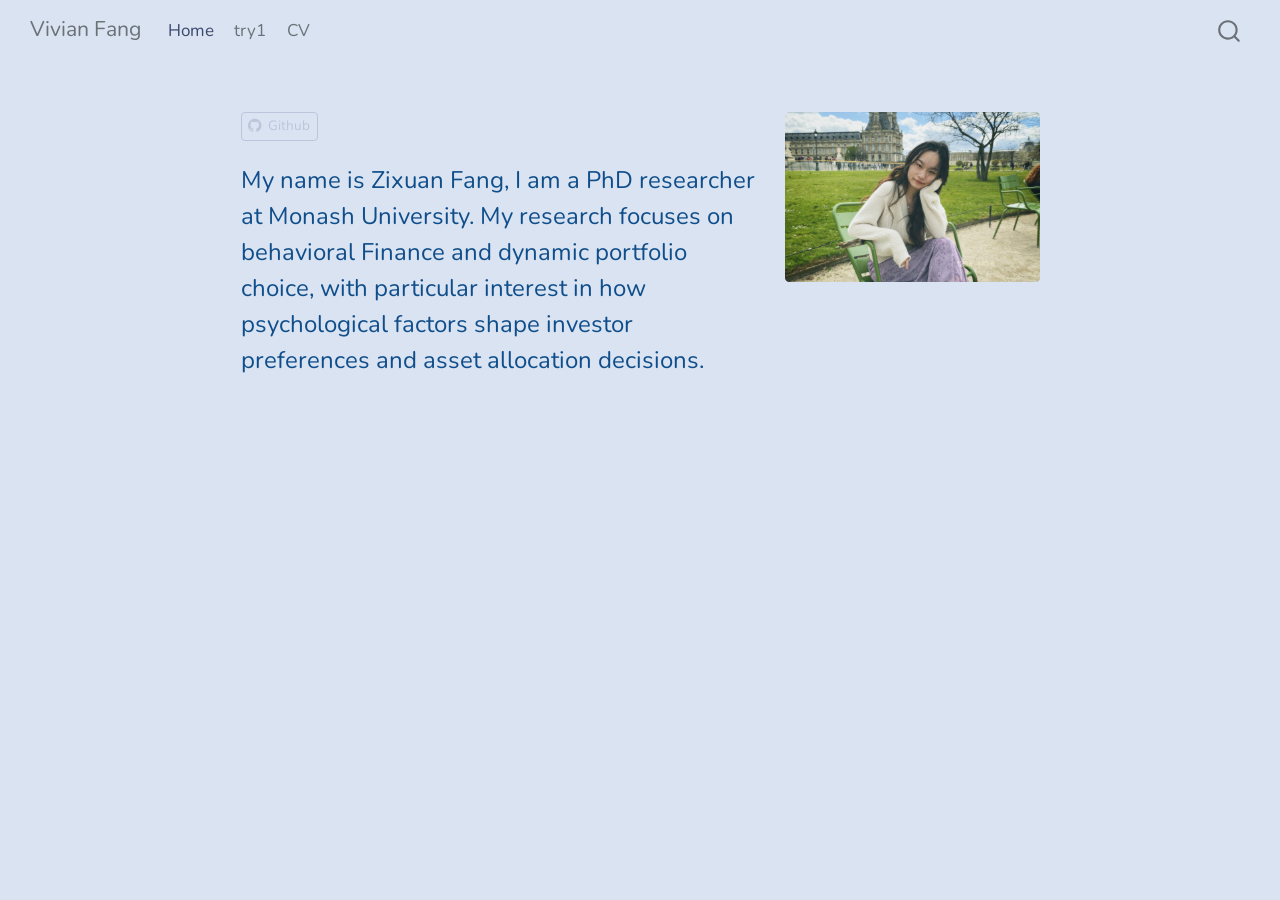
==== index.html @ 344c8a1d "Built site for gh-pages" ====
<!DOCTYPE html>
<html xmlns="http://www.w3.org/1999/xhtml" lang="en" xml:lang="en"><head>

<meta charset="utf-8">
<meta name="generator" content="quarto-1.4.555">

<meta name="viewport" content="width=device-width, initial-scale=1.0, user-scalable=yes">


<title>Vivian Fang -</title>
<style>
code{white-space: pre-wrap;}
span.smallcaps{font-variant: small-caps;}
div.columns{display: flex; gap: min(4vw, 1.5em);}
div.column{flex: auto; overflow-x: auto;}
div.hanging-indent{margin-left: 1.5em; text-indent: -1.5em;}
ul.task-list{list-style: none;}
ul.task-list li input[type="checkbox"] {
  width: 0.8em;
  margin: 0 0.8em 0.2em -1em; /* quarto-specific, see https://github.com/quarto-dev/quarto-cli/issues/4556 */ 
  vertical-align: middle;
}
</style>


<script src="site_libs/quarto-nav/quarto-nav.js"></script>
<script src="site_libs/quarto-nav/headroom.min.js"></script>
<script src="site_libs/clipboard/clipboard.min.js"></script>
<script src="site_libs/quarto-search/autocomplete.umd.js"></script>
<script src="site_libs/quarto-search/fuse.min.js"></script>
<script src="site_libs/quarto-search/quarto-search.js"></script>
<meta name="quarto:offset" content="./">
<script src="site_libs/quarto-html/quarto.js"></script>
<script src="site_libs/quarto-html/popper.min.js"></script>
<script src="site_libs/quarto-html/tippy.umd.min.js"></script>
<link href="site_libs/quarto-html/tippy.css" rel="stylesheet">
<link href="site_libs/quarto-html/quarto-syntax-highlighting.css" rel="stylesheet" id="quarto-text-highlighting-styles">
<script src="site_libs/bootstrap/bootstrap.min.js"></script>
<link href="site_libs/bootstrap/bootstrap-icons.css" rel="stylesheet">
<link href="site_libs/bootstrap/bootstrap.min.css" rel="stylesheet" id="quarto-bootstrap" data-mode="light">
<script id="quarto-search-options" type="application/json">{
  "location": "navbar",
  "copy-button": false,
  "collapse-after": 3,
  "panel-placement": "end",
  "type": "overlay",
  "limit": 50,
  "keyboard-shortcut": [
    "f",
    "/",
    "s"
  ],
  "show-item-context": false,
  "language": {
    "search-no-results-text": "No results",
    "search-matching-documents-text": "matching documents",
    "search-copy-link-title": "Copy link to search",
    "search-hide-matches-text": "Hide additional matches",
    "search-more-match-text": "more match in this document",
    "search-more-matches-text": "more matches in this document",
    "search-clear-button-title": "Clear",
    "search-text-placeholder": "",
    "search-detached-cancel-button-title": "Cancel",
    "search-submit-button-title": "Submit",
    "search-label": "Search"
  }
}</script>


<link rel="stylesheet" href="styles.css">
</head>

<body class="nav-fixed fullcontent">

<div id="quarto-search-results"></div>
  <header id="quarto-header" class="headroom fixed-top">
    <nav class="navbar navbar-expand-lg " data-bs-theme="dark">
      <div class="navbar-container container-fluid">
      <div class="navbar-brand-container mx-auto">
    <a class="navbar-brand" href="./index.html">
    <span class="navbar-title">Vivian Fang</span>
    </a>
  </div>
            <div id="quarto-search" class="" title="Search"></div>
          <button class="navbar-toggler" type="button" data-bs-toggle="collapse" data-bs-target="#navbarCollapse" aria-controls="navbarCollapse" aria-expanded="false" aria-label="Toggle navigation" onclick="if (window.quartoToggleHeadroom) { window.quartoToggleHeadroom(); }">
  <span class="navbar-toggler-icon"></span>
</button>
          <div class="collapse navbar-collapse" id="navbarCollapse">
            <ul class="navbar-nav navbar-nav-scroll me-auto">
  <li class="nav-item">
    <a class="nav-link active" href="./index.html" aria-current="page"> 
<span class="menu-text">Home</span></a>
  </li>  
  <li class="nav-item">
    <a class="nav-link" href="./try.html"> 
<span class="menu-text">try1</span></a>
  </li>  
  <li class="nav-item">
    <a class="nav-link" href="./cv.html"> 
<span class="menu-text">CV</span></a>
  </li>  
</ul>
          </div> <!-- /navcollapse -->
          <div class="quarto-navbar-tools">
</div>
      </div> <!-- /container-fluid -->
    </nav>
</header>
<!-- content -->
<div id="quarto-content" class="quarto-container page-columns page-rows-contents page-layout-article page-navbar">
<!-- sidebar -->
<!-- margin-sidebar -->
    
<!-- main -->
<div class="quarto-about-solana column-body content">
  <div class="about-entity">
    <div class="entity-contents">
       <div class="about-links">
  <a href="https://github.com/vivianasa" class="about-link" rel="" target="">
    <i class="bi bi-github"></i>
     <span class="about-link-text">Github</span>
  </a>
</div>
      <div class="about-contents"><main class="content" id="quarto-document-content">
<p>My name is Zixuan Fang, I am a PhD researcher at Monash University. My research focuses on behavioral Finance and dynamic portfolio choice, with particular interest in how psychological factors shape investor preferences and asset allocation decisions.</p>


</main></div>
    </div>
    <img src="images/1.jpg" class="about-image
  rounded " style="width: 15em;">
  </div>
</div>
 <!-- /main -->
<script id="quarto-html-after-body" type="application/javascript">
window.document.addEventListener("DOMContentLoaded", function (event) {
  const toggleBodyColorMode = (bsSheetEl) => {
    const mode = bsSheetEl.getAttribute("data-mode");
    const bodyEl = window.document.querySelector("body");
    if (mode === "dark") {
      bodyEl.classList.add("quarto-dark");
      bodyEl.classList.remove("quarto-light");
    } else {
      bodyEl.classList.add("quarto-light");
      bodyEl.classList.remove("quarto-dark");
    }
  }
  const toggleBodyColorPrimary = () => {
    const bsSheetEl = window.document.querySelector("link#quarto-bootstrap");
    if (bsSheetEl) {
      toggleBodyColorMode(bsSheetEl);
    }
  }
  toggleBodyColorPrimary();  
  const isCodeAnnotation = (el) => {
    for (const clz of el.classList) {
      if (clz.startsWith('code-annotation-')) {                     
        return true;
      }
    }
    return false;
  }
  const clipboard = new window.ClipboardJS('.code-copy-button', {
    text: function(trigger) {
      const codeEl = trigger.previousElementSibling.cloneNode(true);
      for (const childEl of codeEl.children) {
        if (isCodeAnnotation(childEl)) {
          childEl.remove();
        }
      }
      return codeEl.innerText;
    }
  });
  clipboard.on('success', function(e) {
    // button target
    const button = e.trigger;
    // don't keep focus
    button.blur();
    // flash "checked"
    button.classList.add('code-copy-button-checked');
    var currentTitle = button.getAttribute("title");
    button.setAttribute("title", "Copied!");
    let tooltip;
    if (window.bootstrap) {
      button.setAttribute("data-bs-toggle", "tooltip");
      button.setAttribute("data-bs-placement", "left");
      button.setAttribute("data-bs-title", "Copied!");
      tooltip = new bootstrap.Tooltip(button, 
        { trigger: "manual", 
          customClass: "code-copy-button-tooltip",
          offset: [0, -8]});
      tooltip.show();    
    }
    setTimeout(function() {
      if (tooltip) {
        tooltip.hide();
        button.removeAttribute("data-bs-title");
        button.removeAttribute("data-bs-toggle");
        button.removeAttribute("data-bs-placement");
      }
      button.setAttribute("title", currentTitle);
      button.classList.remove('code-copy-button-checked');
    }, 1000);
    // clear code selection
    e.clearSelection();
  });
    var localhostRegex = new RegExp(/^(?:http|https):\/\/localhost\:?[0-9]*\//);
    var mailtoRegex = new RegExp(/^mailto:/);
      var filterRegex = new RegExp('/' + window.location.host + '/');
    var isInternal = (href) => {
        return filterRegex.test(href) || localhostRegex.test(href) || mailtoRegex.test(href);
    }
    // Inspect non-navigation links and adorn them if external
 	var links = window.document.querySelectorAll('a[href]:not(.nav-link):not(.navbar-brand):not(.toc-action):not(.sidebar-link):not(.sidebar-item-toggle):not(.pagination-link):not(.no-external):not([aria-hidden]):not(.dropdown-item):not(.quarto-navigation-tool)');
    for (var i=0; i<links.length; i++) {
      const link = links[i];
      if (!isInternal(link.href)) {
        // undo the damage that might have been done by quarto-nav.js in the case of
        // links that we want to consider external
        if (link.dataset.originalHref !== undefined) {
          link.href = link.dataset.originalHref;
        }
      }
    }
  function tippyHover(el, contentFn, onTriggerFn, onUntriggerFn) {
    const config = {
      allowHTML: true,
      maxWidth: 500,
      delay: 100,
      arrow: false,
      appendTo: function(el) {
          return el.parentElement;
      },
      interactive: true,
      interactiveBorder: 10,
      theme: 'quarto',
      placement: 'bottom-start',
    };
    if (contentFn) {
      config.content = contentFn;
    }
    if (onTriggerFn) {
      config.onTrigger = onTriggerFn;
    }
    if (onUntriggerFn) {
      config.onUntrigger = onUntriggerFn;
    }
    window.tippy(el, config); 
  }
  const noterefs = window.document.querySelectorAll('a[role="doc-noteref"]');
  for (var i=0; i<noterefs.length; i++) {
    const ref = noterefs[i];
    tippyHover(ref, function() {
      // use id or data attribute instead here
      let href = ref.getAttribute('data-footnote-href') || ref.getAttribute('href');
      try { href = new URL(href).hash; } catch {}
      const id = href.replace(/^#\/?/, "");
      const note = window.document.getElementById(id);
      if (note) {
        return note.innerHTML;
      } else {
        return "";
      }
    });
  }
  const xrefs = window.document.querySelectorAll('a.quarto-xref');
  const processXRef = (id, note) => {
    // Strip column container classes
    const stripColumnClz = (el) => {
      el.classList.remove("page-full", "page-columns");
      if (el.children) {
        for (const child of el.children) {
          stripColumnClz(child);
        }
      }
    }
    stripColumnClz(note)
    if (id === null || id.startsWith('sec-')) {
      // Special case sections, only their first couple elements
      const container = document.createElement("div");
      if (note.children && note.children.length > 2) {
        container.appendChild(note.children[0].cloneNode(true));
        for (let i = 1; i < note.children.length; i++) {
          const child = note.children[i];
          if (child.tagName === "P" && child.innerText === "") {
            continue;
          } else {
            container.appendChild(child.cloneNode(true));
            break;
          }
        }
        if (window.Quarto?.typesetMath) {
          window.Quarto.typesetMath(container);
        }
        return container.innerHTML
      } else {
        if (window.Quarto?.typesetMath) {
          window.Quarto.typesetMath(note);
        }
        return note.innerHTML;
      }
    } else {
      // Remove any anchor links if they are present
      const anchorLink = note.querySelector('a.anchorjs-link');
      if (anchorLink) {
        anchorLink.remove();
      }
      if (window.Quarto?.typesetMath) {
        window.Quarto.typesetMath(note);
      }
      // TODO in 1.5, we should make sure this works without a callout special case
      if (note.classList.contains("callout")) {
        return note.outerHTML;
      } else {
        return note.innerHTML;
      }
    }
  }
  for (var i=0; i<xrefs.length; i++) {
    const xref = xrefs[i];
    tippyHover(xref, undefined, function(instance) {
      instance.disable();
      let url = xref.getAttribute('href');
      let hash = undefined; 
      if (url.startsWith('#')) {
        hash = url;
      } else {
        try { hash = new URL(url).hash; } catch {}
      }
      if (hash) {
        const id = hash.replace(/^#\/?/, "");
        const note = window.document.getElementById(id);
        if (note !== null) {
          try {
            const html = processXRef(id, note.cloneNode(true));
            instance.setContent(html);
          } finally {
            instance.enable();
            instance.show();
          }
        } else {
          // See if we can fetch this
          fetch(url.split('#')[0])
          .then(res => res.text())
          .then(html => {
            const parser = new DOMParser();
            const htmlDoc = parser.parseFromString(html, "text/html");
            const note = htmlDoc.getElementById(id);
            if (note !== null) {
              const html = processXRef(id, note);
              instance.setContent(html);
            } 
          }).finally(() => {
            instance.enable();
            instance.show();
          });
        }
      } else {
        // See if we can fetch a full url (with no hash to target)
        // This is a special case and we should probably do some content thinning / targeting
        fetch(url)
        .then(res => res.text())
        .then(html => {
          const parser = new DOMParser();
          const htmlDoc = parser.parseFromString(html, "text/html");
          const note = htmlDoc.querySelector('main.content');
          if (note !== null) {
            // This should only happen for chapter cross references
            // (since there is no id in the URL)
            // remove the first header
            if (note.children.length > 0 && note.children[0].tagName === "HEADER") {
              note.children[0].remove();
            }
            const html = processXRef(null, note);
            instance.setContent(html);
          } 
        }).finally(() => {
          instance.enable();
          instance.show();
        });
      }
    }, function(instance) {
    });
  }
      let selectedAnnoteEl;
      const selectorForAnnotation = ( cell, annotation) => {
        let cellAttr = 'data-code-cell="' + cell + '"';
        let lineAttr = 'data-code-annotation="' +  annotation + '"';
        const selector = 'span[' + cellAttr + '][' + lineAttr + ']';
        return selector;
      }
      const selectCodeLines = (annoteEl) => {
        const doc = window.document;
        const targetCell = annoteEl.getAttribute("data-target-cell");
        const targetAnnotation = annoteEl.getAttribute("data-target-annotation");
        const annoteSpan = window.document.querySelector(selectorForAnnotation(targetCell, targetAnnotation));
        const lines = annoteSpan.getAttribute("data-code-lines").split(",");
        const lineIds = lines.map((line) => {
          return targetCell + "-" + line;
        })
        let top = null;
        let height = null;
        let parent = null;
        if (lineIds.length > 0) {
            //compute the position of the single el (top and bottom and make a div)
            const el = window.document.getElementById(lineIds[0]);
            top = el.offsetTop;
            height = el.offsetHeight;
            parent = el.parentElement.parentElement;
          if (lineIds.length > 1) {
            const lastEl = window.document.getElementById(lineIds[lineIds.length - 1]);
            const bottom = lastEl.offsetTop + lastEl.offsetHeight;
            height = bottom - top;
          }
          if (top !== null && height !== null && parent !== null) {
            // cook up a div (if necessary) and position it 
            let div = window.document.getElementById("code-annotation-line-highlight");
            if (div === null) {
              div = window.document.createElement("div");
              div.setAttribute("id", "code-annotation-line-highlight");
              div.style.position = 'absolute';
              parent.appendChild(div);
            }
            div.style.top = top - 2 + "px";
            div.style.height = height + 4 + "px";
            div.style.left = 0;
            let gutterDiv = window.document.getElementById("code-annotation-line-highlight-gutter");
            if (gutterDiv === null) {
              gutterDiv = window.document.createElement("div");
              gutterDiv.setAttribute("id", "code-annotation-line-highlight-gutter");
              gutterDiv.style.position = 'absolute';
              const codeCell = window.document.getElementById(targetCell);
              const gutter = codeCell.querySelector('.code-annotation-gutter');
              gutter.appendChild(gutterDiv);
            }
            gutterDiv.style.top = top - 2 + "px";
            gutterDiv.style.height = height + 4 + "px";
          }
          selectedAnnoteEl = annoteEl;
        }
      };
      const unselectCodeLines = () => {
        const elementsIds = ["code-annotation-line-highlight", "code-annotation-line-highlight-gutter"];
        elementsIds.forEach((elId) => {
          const div = window.document.getElementById(elId);
          if (div) {
            div.remove();
          }
        });
        selectedAnnoteEl = undefined;
      };
        // Handle positioning of the toggle
    window.addEventListener(
      "resize",
      throttle(() => {
        elRect = undefined;
        if (selectedAnnoteEl) {
          selectCodeLines(selectedAnnoteEl);
        }
      }, 10)
    );
    function throttle(fn, ms) {
    let throttle = false;
    let timer;
      return (...args) => {
        if(!throttle) { // first call gets through
            fn.apply(this, args);
            throttle = true;
        } else { // all the others get throttled
            if(timer) clearTimeout(timer); // cancel #2
            timer = setTimeout(() => {
              fn.apply(this, args);
              timer = throttle = false;
            }, ms);
        }
      };
    }
      // Attach click handler to the DT
      const annoteDls = window.document.querySelectorAll('dt[data-target-cell]');
      for (const annoteDlNode of annoteDls) {
        annoteDlNode.addEventListener('click', (event) => {
          const clickedEl = event.target;
          if (clickedEl !== selectedAnnoteEl) {
            unselectCodeLines();
            const activeEl = window.document.querySelector('dt[data-target-cell].code-annotation-active');
            if (activeEl) {
              activeEl.classList.remove('code-annotation-active');
            }
            selectCodeLines(clickedEl);
            clickedEl.classList.add('code-annotation-active');
          } else {
            // Unselect the line
            unselectCodeLines();
            clickedEl.classList.remove('code-annotation-active');
          }
        });
      }
  const findCites = (el) => {
    const parentEl = el.parentElement;
    if (parentEl) {
      const cites = parentEl.dataset.cites;
      if (cites) {
        return {
          el,
          cites: cites.split(' ')
        };
      } else {
        return findCites(el.parentElement)
      }
    } else {
      return undefined;
    }
  };
  var bibliorefs = window.document.querySelectorAll('a[role="doc-biblioref"]');
  for (var i=0; i<bibliorefs.length; i++) {
    const ref = bibliorefs[i];
    const citeInfo = findCites(ref);
    if (citeInfo) {
      tippyHover(citeInfo.el, function() {
        var popup = window.document.createElement('div');
        citeInfo.cites.forEach(function(cite) {
          var citeDiv = window.document.createElement('div');
          citeDiv.classList.add('hanging-indent');
          citeDiv.classList.add('csl-entry');
          var biblioDiv = window.document.getElementById('ref-' + cite);
          if (biblioDiv) {
            citeDiv.innerHTML = biblioDiv.innerHTML;
          }
          popup.appendChild(citeDiv);
        });
        return popup.innerHTML;
      });
    }
  }
});
</script>
</div> <!-- /content -->




</body></html>
---- site_libs/quarto-html/tippy.css ----
.tippy-box[data-animation=fade][data-state=hidden]{opacity:0}[data-tippy-root]{max-width:calc(100vw - 10px)}.tippy-box{position:relative;background-color:#333;color:#fff;border-radius:4px;font-size:14px;line-height:1.4;white-space:normal;outline:0;transition-property:transform,visibility,opacity}.tippy-box[data-placement^=top]>.tippy-arrow{bottom:0}.tippy-box[data-placement^=top]>.tippy-arrow:before{bottom:-7px;left:0;border-width:8px 8px 0;border-top-color:initial;transform-origin:center top}.tippy-box[data-placement^=bottom]>.tippy-arrow{top:0}.tippy-box[data-placement^=bottom]>.tippy-arrow:before{top:-7px;left:0;border-width:0 8px 8px;border-bottom-color:initial;transform-origin:center bottom}.tippy-box[data-placement^=left]>.tippy-arrow{right:0}.tippy-box[data-placement^=left]>.tippy-arrow:before{border-width:8px 0 8px 8px;border-left-color:initial;right:-7px;transform-origin:center left}.tippy-box[data-placement^=right]>.tippy-arrow{left:0}.tippy-box[data-placement^=right]>.tippy-arrow:before{left:-7px;border-width:8px 8px 8px 0;border-right-color:initial;transform-origin:center right}.tippy-box[data-inertia][data-state=visible]{transition-timing-function:cubic-bezier(.54,1.5,.38,1.11)}.tippy-arrow{width:16px;height:16px;color:#333}.tippy-arrow:before{content:"";position:absolute;border-color:transparent;border-style:solid}.tippy-content{position:relative;padding:5px 9px;z-index:1}
---- site_libs/quarto-html/quarto-syntax-highlighting.css ----
/* quarto syntax highlight colors */
:root {
  --quarto-hl-ot-color: #003B4F;
  --quarto-hl-at-color: #657422;
  --quarto-hl-ss-color: #20794D;
  --quarto-hl-an-color: #5E5E5E;
  --quarto-hl-fu-color: #4758AB;
  --quarto-hl-st-color: #20794D;
  --quarto-hl-cf-color: #003B4F;
  --quarto-hl-op-color: #5E5E5E;
  --quarto-hl-er-color: #AD0000;
  --quarto-hl-bn-color: #AD0000;
  --quarto-hl-al-color: #AD0000;
  --quarto-hl-va-color: #111111;
  --quarto-hl-bu-color: inherit;
  --quarto-hl-ex-color: inherit;
  --quarto-hl-pp-color: #AD0000;
  --quarto-hl-in-color: #5E5E5E;
  --quarto-hl-vs-color: #20794D;
  --quarto-hl-wa-color: #5E5E5E;
  --quarto-hl-do-color: #5E5E5E;
  --quarto-hl-im-color: #00769E;
  --quarto-hl-ch-color: #20794D;
  --quarto-hl-dt-color: #AD0000;
  --quarto-hl-fl-color: #AD0000;
  --quarto-hl-co-color: #5E5E5E;
  --quarto-hl-cv-color: #5E5E5E;
  --quarto-hl-cn-color: #8f5902;
  --quarto-hl-sc-color: #5E5E5E;
  --quarto-hl-dv-color: #AD0000;
  --quarto-hl-kw-color: #003B4F;
}

/* other quarto variables */
:root {
  --quarto-font-monospace: SFMono-Regular, Menlo, Monaco, Consolas, "Liberation Mono", "Courier New", monospace;
}

pre > code.sourceCode > span {
  color: #003B4F;
}

code span {
  color: #003B4F;
}

code.sourceCode > span {
  color: #003B4F;
}

div.sourceCode,
div.sourceCode pre.sourceCode {
  color: #003B4F;
}

code span.ot {
  color: #003B4F;
  font-style: inherit;
}

code span.at {
  color: #657422;
  font-style: inherit;
}

code span.ss {
  color: #20794D;
  font-style: inherit;
}

code span.an {
  color: #5E5E5E;
  font-style: inherit;
}

code span.fu {
  color: #4758AB;
  font-style: inherit;
}

code span.st {
  color: #20794D;
  font-style: inherit;
}

code span.cf {
  color: #003B4F;
  font-style: inherit;
}

code span.op {
  color: #5E5E5E;
  font-style: inherit;
}

code span.er {
  color: #AD0000;
  font-style: inherit;
}

code span.bn {
  color: #AD0000;
  font-style: inherit;
}

code span.al {
  color: #AD0000;
  font-style: inherit;
}

code span.va {
  color: #111111;
  font-style: inherit;
}

code span.bu {
  font-style: inherit;
}

code span.ex {
  font-style: inherit;
}

code span.pp {
  color: #AD0000;
  font-style: inherit;
}

code span.in {
  color: #5E5E5E;
  font-style: inherit;
}

code span.vs {
  color: #20794D;
  font-style: inherit;
}

code span.wa {
  color: #5E5E5E;
  font-style: italic;
}

code span.do {
  color: #5E5E5E;
  font-style: italic;
}

code span.im {
  color: #00769E;
  font-style: inherit;
}

code span.ch {
  color: #20794D;
  font-style: inherit;
}

code span.dt {
  color: #AD0000;
  font-style: inherit;
}

code span.fl {
  color: #AD0000;
  font-style: inherit;
}

code span.co {
  color: #5E5E5E;
  font-style: inherit;
}

code span.cv {
  color: #5E5E5E;
  font-style: italic;
}

code span.cn {
  color: #8f5902;
  font-style: inherit;
}

code span.sc {
  color: #5E5E5E;
  font-style: inherit;
}

code span.dv {
  color: #AD0000;
  font-style: inherit;
}

code span.kw {
  color: #003B4F;
  font-style: inherit;
}

.prevent-inlining {
  content: "</";
}

/*# sourceMappingURL=debc5d5d77c3f9108843748ff7464032.css.map */
---- styles.css ----
/* css styles */

p {
  font-size: 24px;
  Color: #104E8B;
}

a {
  Color: #104E8B;
}
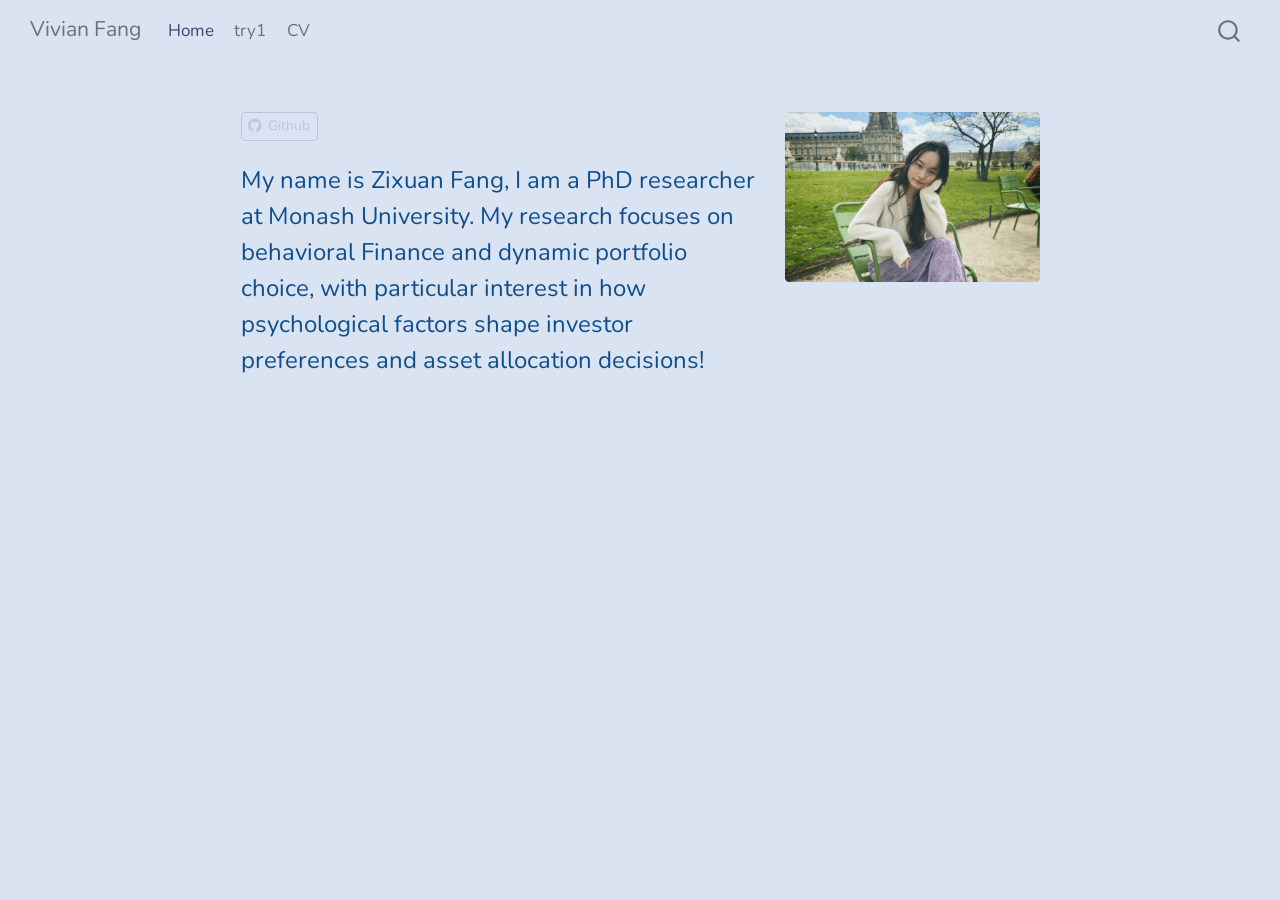
==== commit 1d172dbf: "Built site for gh-pages" ====
--- a/index.html
+++ b/index.html
@@ -122,7 +122,7 @@
   </a>
 </div>
       <div class="about-contents"><main class="content" id="quarto-document-content">
-<p>My name is Zixuan Fang, I am a PhD researcher at Monash University. My research focuses on behavioral Finance and dynamic portfolio choice, with particular interest in how psychological factors shape investor preferences and asset allocation decisions.</p>
+<p>My name is Zixuan Fang, I am a PhD researcher at Monash University. My research focuses on behavioral Finance and dynamic portfolio choice, with particular interest in how psychological factors shape investor preferences and asset allocation decisions!</p>
 
 
 </main></div>
@@ -206,7 +206,7 @@
   });
     var localhostRegex = new RegExp(/^(?:http|https):\/\/localhost\:?[0-9]*\//);
     var mailtoRegex = new RegExp(/^mailto:/);
-      var filterRegex = new RegExp('/' + window.location.host + '/');
+      var filterRegex = new RegExp("https:\/\/vivianasa\.github\.io\/");
     var isInternal = (href) => {
         return filterRegex.test(href) || localhostRegex.test(href) || mailtoRegex.test(href);
     }
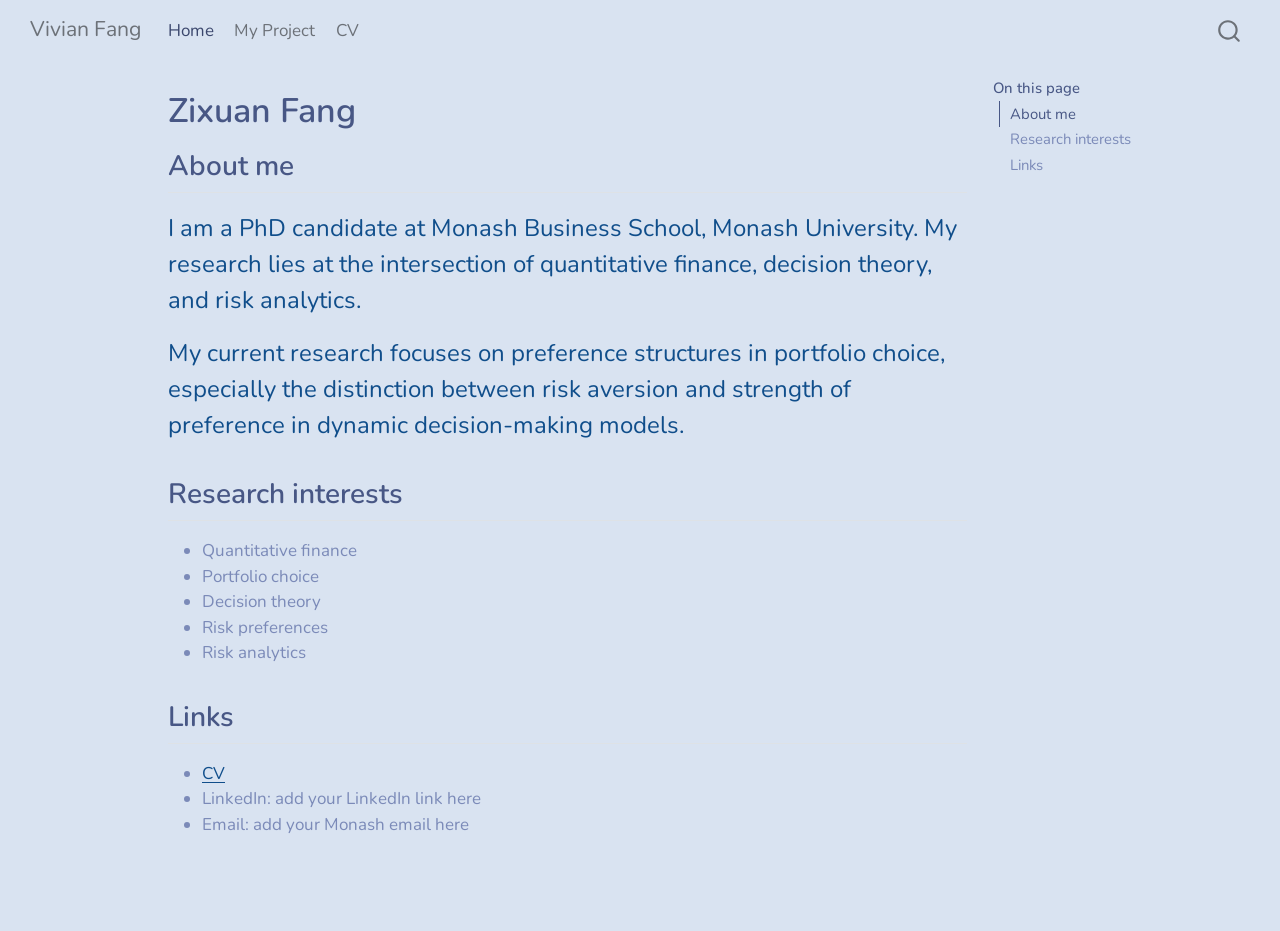
==== commit 2d3330f9: "Built site for gh-pages" ====
--- a/index.html
+++ b/index.html
@@ -7,7 +7,7 @@
 <meta name="viewport" content="width=device-width, initial-scale=1.0, user-scalable=yes">
 
 
-<title>Vivian Fang -</title>
+<title>Vivian Fang - Zixuan Fang</title>
 <style>
 code{white-space: pre-wrap;}
 span.smallcaps{font-variant: small-caps;}
@@ -33,6 +33,7 @@
 <script src="site_libs/quarto-html/quarto.js"></script>
 <script src="site_libs/quarto-html/popper.min.js"></script>
 <script src="site_libs/quarto-html/tippy.umd.min.js"></script>
+<script src="site_libs/quarto-html/anchor.min.js"></script>
 <link href="site_libs/quarto-html/tippy.css" rel="stylesheet">
 <link href="site_libs/quarto-html/quarto-syntax-highlighting.css" rel="stylesheet" id="quarto-text-highlighting-styles">
 <script src="site_libs/bootstrap/bootstrap.min.js"></script>
@@ -70,7 +71,7 @@
 <link rel="stylesheet" href="styles.css">
 </head>
 
-<body class="nav-fixed fullcontent">
+<body class="nav-fixed">
 
 <div id="quarto-search-results"></div>
   <header id="quarto-header" class="headroom fixed-top">
@@ -92,8 +93,8 @@
 <span class="menu-text">Home</span></a>
   </li>  
   <li class="nav-item">
-    <a class="nav-link" href="./try.html"> 
-<span class="menu-text">try1</span></a>
+    <a class="nav-link" href="./My Project.html"> 
+<span class="menu-text">My Project</span></a>
   </li>  
   <li class="nav-item">
     <a class="nav-link" href="./cv.html"> 
@@ -110,28 +111,66 @@
 <div id="quarto-content" class="quarto-container page-columns page-rows-contents page-layout-article page-navbar">
 <!-- sidebar -->
 <!-- margin-sidebar -->
+    <div id="quarto-margin-sidebar" class="sidebar margin-sidebar">
+        <nav id="TOC" role="doc-toc" class="toc-active">
+    <h2 id="toc-title">On this page</h2>
+   
+  <ul>
+  <li><a href="#about-me" id="toc-about-me" class="nav-link active" data-scroll-target="#about-me">About me</a></li>
+  <li><a href="#research-interests" id="toc-research-interests" class="nav-link" data-scroll-target="#research-interests">Research interests</a></li>
+  <li><a href="#links" id="toc-links" class="nav-link" data-scroll-target="#links">Links</a></li>
+  </ul>
+</nav>
+    </div>
+<!-- main -->
+<main class="content" id="quarto-document-content">
+
+<header id="title-block-header" class="quarto-title-block default">
+<div class="quarto-title">
+<h1 class="title">Zixuan Fang</h1>
+</div>
+
+
+
+<div class="quarto-title-meta">
+
     
-<!-- main -->
-<div class="quarto-about-solana column-body content">
-  <div class="about-entity">
-    <div class="entity-contents">
-       <div class="about-links">
-  <a href="https://github.com/vivianasa" class="about-link" rel="" target="">
-    <i class="bi bi-github"></i>
-     <span class="about-link-text">Github</span>
-  </a>
-</div>
-      <div class="about-contents"><main class="content" id="quarto-document-content">
-<p>My name is Zixuan Fang, I am a PhD researcher at Monash University. My research focuses on behavioral Finance and dynamic portfolio choice, with particular interest in how psychological factors shape investor preferences and asset allocation decisions!</p>
-
-
-</main></div>
-    </div>
-    <img src="images/1.jpg" class="about-image
-  rounded " style="width: 15em;">
+  
+    
   </div>
-</div>
- <!-- /main -->
+  
+
+
+</header>
+
+
+<section id="about-me" class="level2">
+<h2 class="anchored" data-anchor-id="about-me">About me</h2>
+<p>I am a PhD candidate at Monash Business School, Monash University. My research lies at the intersection of quantitative finance, decision theory, and risk analytics.</p>
+<p>My current research focuses on preference structures in portfolio choice, especially the distinction between risk aversion and strength of preference in dynamic decision-making models.</p>
+</section>
+<section id="research-interests" class="level2">
+<h2 class="anchored" data-anchor-id="research-interests">Research interests</h2>
+<ul>
+<li>Quantitative finance</li>
+<li>Portfolio choice</li>
+<li>Decision theory</li>
+<li>Risk preferences</li>
+<li>Risk analytics</li>
+</ul>
+</section>
+<section id="links" class="level2">
+<h2 class="anchored" data-anchor-id="links">Links</h2>
+<ul>
+<li><a href="./cv.html">CV</a></li>
+<li>LinkedIn: add your LinkedIn link here</li>
+<li>Email: add your Monash email here</li>
+</ul>
+
+
+</section>
+
+</main> <!-- /main -->
 <script id="quarto-html-after-body" type="application/javascript">
 window.document.addEventListener("DOMContentLoaded", function (event) {
   const toggleBodyColorMode = (bsSheetEl) => {
@@ -152,6 +191,13 @@
     }
   }
   toggleBodyColorPrimary();  
+  const icon = "";
+  const anchorJS = new window.AnchorJS();
+  anchorJS.options = {
+    placement: 'right',
+    icon: icon
+  };
+  anchorJS.add('.anchored');
   const isCodeAnnotation = (el) => {
     for (const clz of el.classList) {
       if (clz.startsWith('code-annotation-')) {                     
--- a/styles.css
+++ b/styles.css
@@ -7,4 +7,8 @@
 
 a {
   Color: #104E8B;
+}
+
+img {
+  margin-top: 80px;
 }
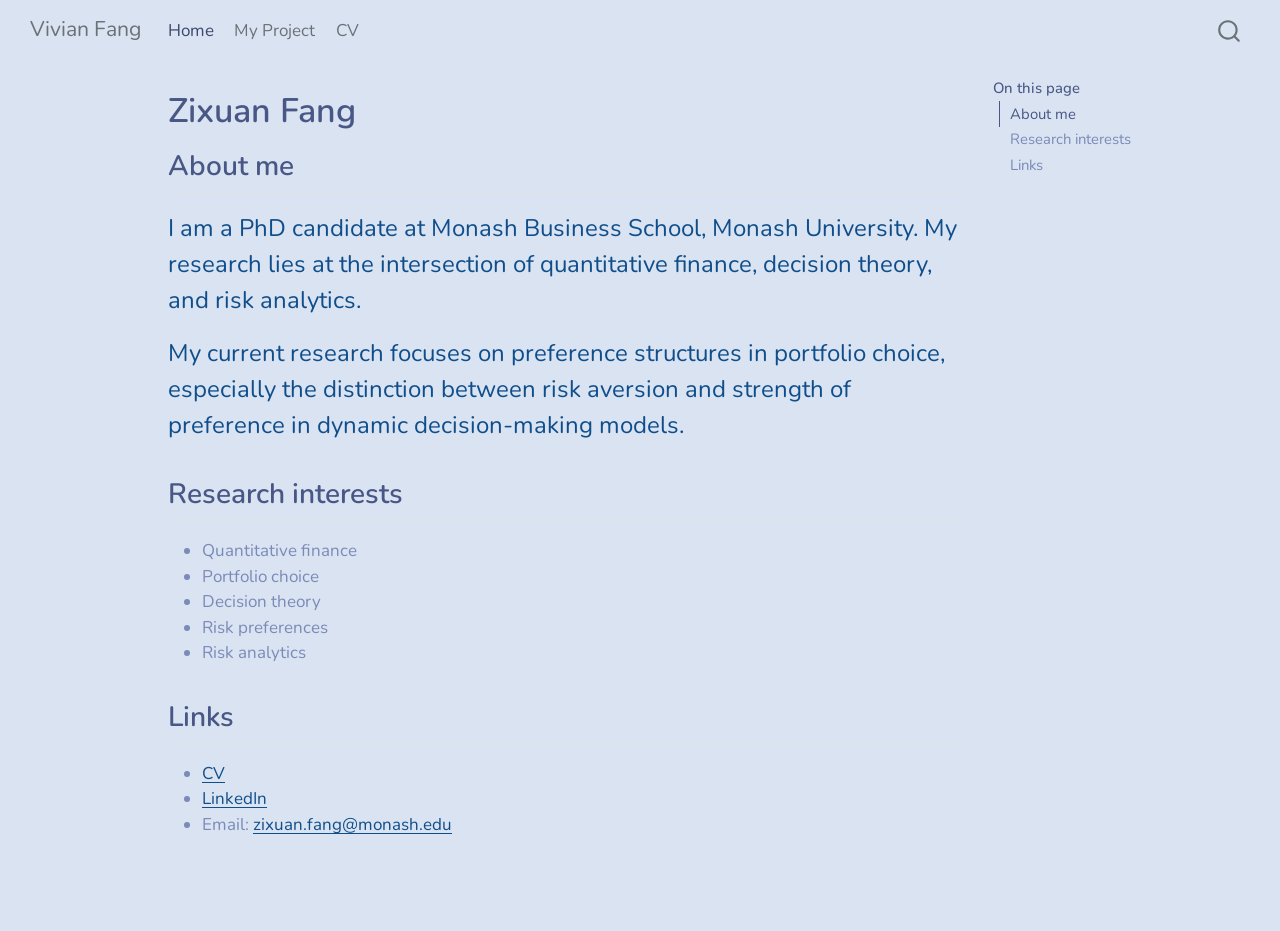
==== commit 7121b17c: "Built site for gh-pages" ====
--- a/index.html
+++ b/index.html
@@ -163,8 +163,8 @@
 <h2 class="anchored" data-anchor-id="links">Links</h2>
 <ul>
 <li><a href="./cv.html">CV</a></li>
-<li>LinkedIn: add your LinkedIn link here</li>
-<li>Email: add your Monash email here</li>
+<li><a href="https://www.linkedin.com/in/zixuan-fang-4b626a414/">LinkedIn</a></li>
+<li>Email: <a href="mailto:zixuan.fang@monash.edu">zixuan.fang@monash.edu</a></li>
 </ul>
 
 
